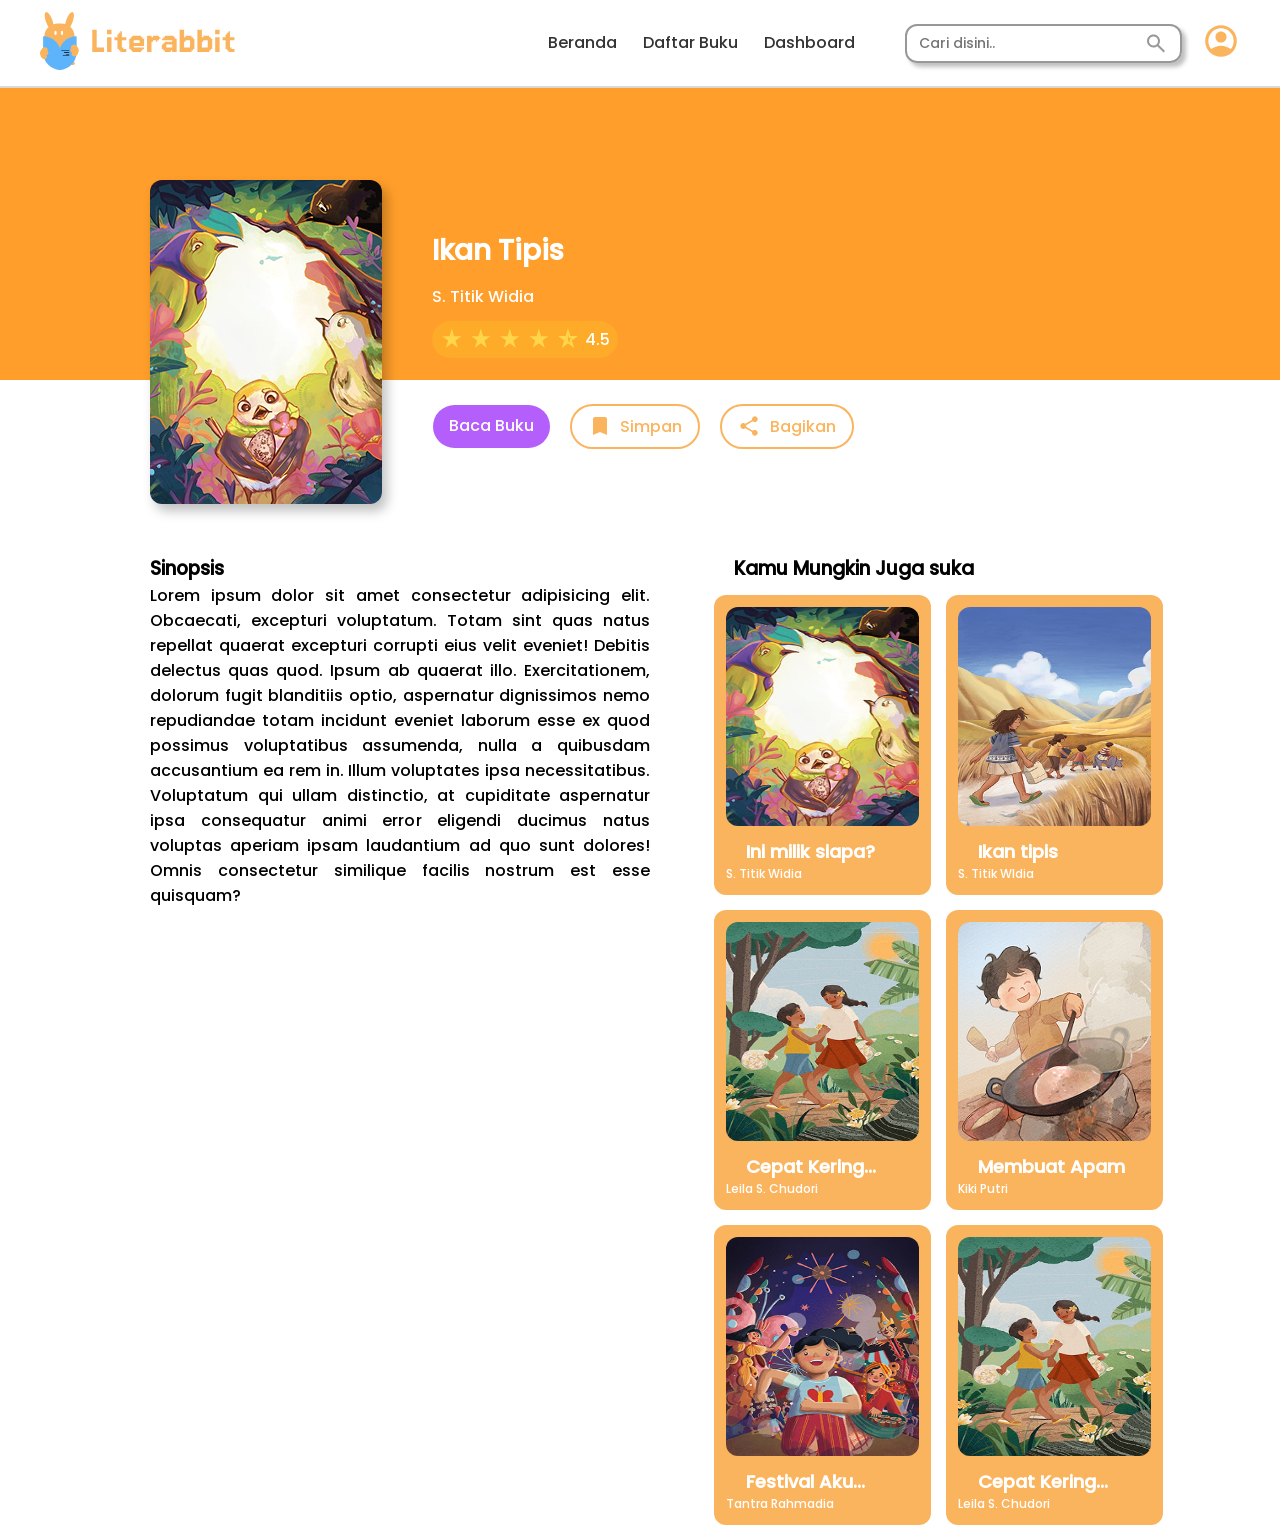
==== baca_buku.html @ 674b045b "menambahkan baca buku" ====
<!DOCTYPE html>
<html lang="en">
<head>
    <meta charset="UTF-8">
    <meta name="viewport" content="width=device-width, initial-scale=1.0">
    <title>Literrabit | Baca Buku</title>
    <link rel="stylesheet" href="./style.css">
</head>
<body>
    <div class="container-body">
        <nav class="navbar-2">
            <div class="logo-nav">
                <img src="./src/Logo.svg" alt="">
            </div>

            <div class="navbar-container">
                <div class="items-nav">
                    <a href="#">Beranda</a>
                    <a href="#">Daftar Buku</a>
                    <a href="#">Dashboard</a>
                </div>
                <div class="container-2">
                    <div class="searchbar">
                        <input type="text" placeholder="Cari disini..">
                        <img src="./src/search.svg" alt="">
                    </div>
                    <div class="accounts">
                        <img src="./src/account_circle.svg" alt="">
                    </div>
                </div>
            </div>
        </nav>
            

        <div class="content-buku">
            <div class="background"></div>

            <div class="container-buku">
                <img src="./src/image13.png" alt="" class="img-content-buku">
                <div class="info">
                    <h3>Ikan Tipis</h3>
                    <h4>S. Titik Widia</h4>
                    <div class="rating">
                        <p>4.5</p>
                        <!-- <img src="./src/star.svg" alt="" class="rating-star"> -->
                    </div>
                </div>
                <div class="share-save-read">
                    <div class="read">
                        <a href="#">Baca Buku</a>
                    </div>
                    <div class="save">
                        <img src="./src/bookmark.svg" alt="">
                        <a href="#">Simpan</a>
                    </div>
                    <div class="share">
                        <img src="./src/share.svg" alt="">
                        <a href="#">Bagikan</a>
                    </div>
                </div>
            </div>
            <div class="main-content-buku">
                <div class="sinopsis">
                    <h3>Sinopsis</h3>
                    <p>Lorem ipsum dolor sit amet consectetur adipisicing elit. Obcaecati, excepturi voluptatum. Totam sint quas natus repellat quaerat excepturi corrupti eius velit eveniet! Debitis delectus quas quod. Ipsum ab quaerat illo.
                    Exercitationem, dolorum fugit blanditiis optio, aspernatur dignissimos nemo repudiandae totam incidunt eveniet laborum esse ex quod possimus voluptatibus assumenda, nulla a quibusdam accusantium ea rem in. Illum voluptates ipsa necessitatibus.
                    Voluptatum qui ullam distinctio, at cupiditate aspernatur ipsa consequatur animi error eligendi ducimus natus voluptas aperiam ipsam laudantium ad quo sunt dolores! Omnis consectetur similique facilis nostrum est esse quisquam?</p>
                </div>

                <div class="rekomendasi">
                    <h3>Kamu Mungkin Juga suka</h3>
                    <div class="list-buku" id="booklist">
                        <div class="reqbooks" id="recommendedBooks">
                            <div class="card-list">
                                <img src="./src/image13.png" alt="">
                                <div class="keterangan">
                                    <h3>Ini milik siapa?</h3>
                                    <h4>S. Titik Widia</h4>
                                </div>
                            </div>
                        </div>
                    </div>
                </div>
            </div>
        </div>
    </div>

    <script src="./script2.js"></script>
</body>
</html>
---- style.css ----
/* settings style */
*{
    margin: 0;
    padding: 0;
    box-sizing: border-box;
}

:root{
    --white:#FFFFFF;
    --warna-utama:#FBB45E;
    --secondary:#5EB4FB;
    --button:#B45EFB;
    --font:'Poppins', sans-serif;
}

@font-face {
    font-family: 'Poppins';
    src:url('./src/font/Poppins-Medium.ttf') format('truetype');

    font-style: normal;
}



/* navbar styling start */
.navbar{
    background-color: var(--white);
    padding: 10px 20px;
    font-family: var(--font);
    box-shadow: 2px 4px rgba(0, 0, 0, 0.1);
}

.container-nav ul{
    list-style: none;
    display: flex;
    gap: 24px;
}

.container-nav ul li{
    display: inline-block;
}

.container-nav ul li a{
    text-decoration: none;
    color: var(--warna-utama);
    font-size: 16px;
    transition: color 0.3s ease;
    padding: 10px;
}

.container-nav ul li a:hover{
    color: var(--white);
    background-color: #FBB45E;
    padding: 10px;
    border-radius: 24px;
}

.container-nav{
    padding: 0 30px;
    display: flex;
    flex-direction: row;
    justify-content: space-between;
    align-items: center;
    margin: 0 auto;
}

.container-nav img{
    height: 59px;
}
/* styling nav end */

/* styling content */
.content{
    font-family: var(--font);
    margin: auto;
    padding: 100px;
}
.img-content{
    width: 400px;
    height: 400px;
}

.c-1{
    width: 200px;
    height: 200px;
    background-color: var(--warna-utama);
    border-radius: 100%;
    position: absolute;
    z-index: -99;
    top: 300px;
    left: 500px;
    background: rgba(251, 180, 94, 0.75);
}

.c-2{
    width: 200px;
    height: 200px;
    background-color: rgba(252, 199, 134, 0.25);
    border-radius: 100%;
    position: absolute;
    z-index: -99;
    top: 300px;
    left: 300px;
}



.content{
    display: flex;
    flex-direction: row;
    justify-content: center;
    align-items: center;
    max-width: 1176px;
    gap: 80px;
}

.btn-landing{
    display: flex;
    flex-direction: column;
    width: 100%px;
    gap: 20px;
}

.btn-mulai button{
    font-size: 16px;
    width: 100%;
    background-color: var(--warna-utama);
    height: 70px;
    padding: 10px;
    display: flex;
    justify-content: center;
    align-items: center;
    gap: 10px;
    color: var(--white);
    align-self: stretch;
    border: none;
    outline: none;
    border-radius: 12px;
    box-shadow: 0px 6px 0px 0px #D39851;
    transition: color 0.4s ease;
    font-weight: 700;
}

.btn-mulai button:hover{
    background-color: #f4a648;
}


.content-item h1{
    text-align: center;
    padding-bottom: 20px;
}

.btn-regist a{
    text-decoration: none;
}
.btn-regist button{
    font-size: 16px;
    width: 100%;
    background-color: var(--white);
    height: 70px;
    padding: 10px;
    display: flex;
    justify-content: center;
    align-items: center;
    gap: 10px;
    color: var(--secondary);
    align-self: stretch;
    border-radius: 12px;
    border: 2px solid #C7C6C6;
    background: #FFF;
    box-shadow: 0px 6px 0px 0px rgba(0, 0, 0, 0.25);
    font-weight: 700;
}

.btn-regist button:hover{
    background-color: #e7e5e5;
}
/* conten landing page end styling */
.container{
    width: 100%;
    background-color: var(--white);
    font-family: var(--font);
}
.close-login{
    margin: 20px;
    margin-top: 10px;
}


.container-login{
    display: flex;
    flex-direction: column;
    align-items: center;
    justify-content: center;
    gap: 20px;
    margin: auto;
}

.input-box{
    background-color: #f7f7f7;
    width: 90%;
    max-width: 500px;
    border-radius: 12px;
    padding: 10px 20px;
    display: flex;
    align-items: center;
    border: 3px solid #E9E9E9;;
}



.input-box input{
    border: none;
    color: #333;
    font-family: var(--font);
    width: 100%;
    background-color: #f7f7f7;
    font-size: 16px;
    outline: none;
}

.input-box img{
    width: 24px;
    cursor: pointer;
}

.primary-btn{
    width: 100%;
    max-width: 500px;
    background-color: var(--warna-utama);
    padding: 10px 20px;
    border-radius: 12px;
    display: flex;
    justify-content: center;
    align-items: center;
    box-shadow: 0px 6px 0px 0px #D39851;
    height: 58px;
    cursor: pointer;
    transition: color 0.5s ease;
}

.primary-btn a{
    color: var(--white);
    font-size: 16px;
    font-weight: 400;
    text-decoration: none;
    width: 100%;
    display: flex;
    justify-content: center;
    align-items: center;
}

.secondary-btn a{
    color: var(--secondary);
    font-size: 16px;
    font-weight: 400;
    text-decoration: none;
    width: 100%;
    display: flex;
    justify-content: center;
    align-items: center;
}

.primary-btn:hover, .primary-btn a:hover{
    background-color: #D39851;
}

.secondary-btn:hover, .secondary-btn a:hover{
    background-color: #e7e5e5;
}

.secondary-btn{
    width: 100%;
    max-width: 500px;
    display: flex;
    justify-content: center;
    align-items: center;
    padding: 10px 20px;
    border-radius: 12px;
    background-color: var(--white);
    border: 2px solid #C7C6C6;
    box-shadow: 0px 6px 0px 0px rgba(0, 0, 0, 0.25);
    height: 58px;
    cursor: pointer;
}

.primary-btn button{
    background-color: var(--warna-utama);
    color: var(--white);
    font-size: 16px;
    font-family: var(--font);
    cursor: pointer;
    width: 100%;
    height: 100%;
}

.secondary-btn button{
    background-color: var(--white);
    color: var(--secondary);
    font-size: 16px;
    font-family: var(--font);
    cursor: pointer;
    width: 100%;
    height: 100%;
}


.primary-btn button, .secondary-btn button{
    border: none ;
}

.pemisah{
    display: flex;
    align-items: center;
    gap: 12px;
    width: 100%;
    justify-content: center;
    max-width: 500px;
}

.pemisah h2{
    color: #9B9696;
}

.line{
    flex: 1;
    height: 3px;
    border-radius: 12px;
    background-color: #C7C6C6;
}


.navbar-2{
    display: flex;
    flex-direction: row;
    justify-content: space-between;
    align-items: center;
    padding: 12px 40px;
    border-bottom: 2px solid #D9D9D9;
    position: fixed;
    top: 0;
    left: 0;
    width: 100%;
    background-color: var(--white);
    z-index: 1000;
}

.navbar-container{
    display: flex;
    flex-direction: row;
    align-items: center;
    gap: 50px;
}

.items-nav{
    display: flex;
    align-items: center;
    flex-direction: row;
    gap: 26px;
}

.items-nav a{
    text-decoration: none;
    font-family: var(--font);
    font-size: 16px;
    color: #333;
    position: relative;
    padding-bottom: 2px;
    transition: color 0.3s ease;
}

.items-nav a:hover{
    color: var(--warna-utama);
}

.items-nav a::after{
    content: '';
    position: absolute;
    bottom: 0;
    left: 0;
    width: 0;
    height: 2px;
    background-color: var(--warna-utama);
    transition: width 0.3s ease;
}

.items-nav a:hover::after{
    width: 100%;
}


.searchbar{
    display: flex;
    flex-direction: row;
    border: 2px solid #999898;
    padding: 0 12px;
    border-radius: 12px;
    box-shadow: 4px 4px 4px 0px rgba(0, 0, 0, 0.25);
    width: 277px;
    height: 39px;
    align-items: center;
    justify-content: center;
    gap: 12px;
}

.searchbar input{
    font-family: var(--font);
    width: 100%;
    height: 100%;
    border: none;
    outline: none;
    font-size: 14px;
}



.container-2{
    display: flex;
    flex-direction: row;
    align-items: center;
    gap: 20px;
}

.daftar-buku{
    font-family: var(--font);
    padding-top: 20px;
    padding-left: 40px;
    font-size: 36px;
    margin-top: 80px;
}

.list-buku{
    display: flex;
    flex-direction: column;
    gap: 12px;
}

.last-read{
    display: flex;
    justify-content: center;
    align-items: center;
    padding:  0 20px;
}

.container-body{
    height: 950px;
}

.card-list{
    display: flex;
    flex-direction: column;
    width: 217px;
    align-items: flex-start;
    font-family: var(--font);
    padding: 12px;
    gap: 12px;
    background-color: var(--warna-utama);
    border-radius: 12px;
}

.card-list img{
    width: 100%;
    height: 219px;
    align-self: stretch;
    border-radius: 12px;
}

.keterangan h3{
    color: #FFF;
    text-align: center;
    font-family: var(--font);
    font-size: 18px;
    font-style: normal;
    font-weight: 700;
    line-height: normal;
    text-align: start;
}

.keterangan h4{
    color: #FFF;
    font-family: var(--font     );
    font-size: 12px;
    font-style: normal;
    font-weight: 400;
    line-height: normal;
}

.last-read{
    display: flex;
    flex-direction: row;
    align-items: center;
    justify-content: flex-start;
    gap: 15px;
    flex-wrap: wrap;
}

.end-read{
    display: flex;
    flex-direction: row;
    align-items: center;
    gap: 15px;
    justify-content: start;
    padding: 0 20px;
}

.container-judul{
    display: flex;
    flex-direction: row;
    width: 100%;
    justify-content: space-between;
    padding: 0 20px;
    font-family: var(--font);
    color: var(--warna-utama);
    padding-top: 20px;
}

.container-judul h2{
    font-weight: 200;
    font-size: 20px;
}

.background{
    width: 100%;
    height: 380px;
    background-color: #FF9E2A;
}

.container-buku{
    display: flex;
    flex-direction: row;
    gap: 50px;
}

.info{
    font-family: var(--font);
    margin-top: -150px;
    color: var(--white);
    display: flex;
    flex-direction: column;
    gap: 12px;
}

.info h3{
    font-size: 28px;
}

.info h4{
    font-weight: 200;
}

.content-buku .img-content-buku{
    margin-top: -200px;
    margin-left: 150px;
    border-radius: 12px;
    box-shadow: 5px 7px 12px 0px rgba(0, 0, 0, 0.25);
}

.rating{
    display: flex;
    flex-direction: row;
    gap: 5px;
    background-color:  rgba(255, 205, 43, 0.25);
    padding: 6px 8px;
    border-radius: 100px;
}

.share-save-read{
    display: flex;
    flex-direction: row;
    gap: 20px;
    margin-top: 20px;
    margin-left: -235px;
    align-items: center;
    justify-content: center;
    height: 52px;
}

.share-save-read a{
    text-decoration: none;
    font-family: var(--font);
    font-size: 16px;
    color: var(--warna-utama);
    width: 100%;
    height: 100%;
}

.read{
    padding: 8px 16px;
    background-color: var(--button);
    border-radius: 100px;
    display: flex;
    align-items: center;
    height: 43px;
}

.read a{
    color: var(--white);
}

.rating-star{
    width: 24px;
    height: 24px;
}

.save, .share{
    display: flex;
    gap: 8px;
    align-items: center;
    padding: 8px 16px;
    border: 2px solid var(--warna-utama);
    border-radius: 100px;
}

.save img, .share img{
    width: 24px;
    height: 24px;
}

.main-content-buku{
    display: inline-flex;
    flex-direction: row;
    font-family: var(--font);
    justify-content: flex-start;
    width: 100%;
    margin-top: 50px;
    gap: 64px;
    height: 700px;
}

.sinopsis{
    display: flex;
    flex-direction: column;
    max-width: 500px;
    align-items: flex-start;
    margin-left: 150px;
}

.sinopsis p{
    text-align: justify;
}

.rekomendasi{
    display: flex;
    flex-direction: column;
    justify-content: flex-start;
    gap: 12px;
}

.rekomendasi h3{
    padding: 0 20px;
}

.reqbooks{
    display: flex;
    flex-direction: row;
    gap: 15px;
    width: 100%;
    flex-wrap: wrap;
}
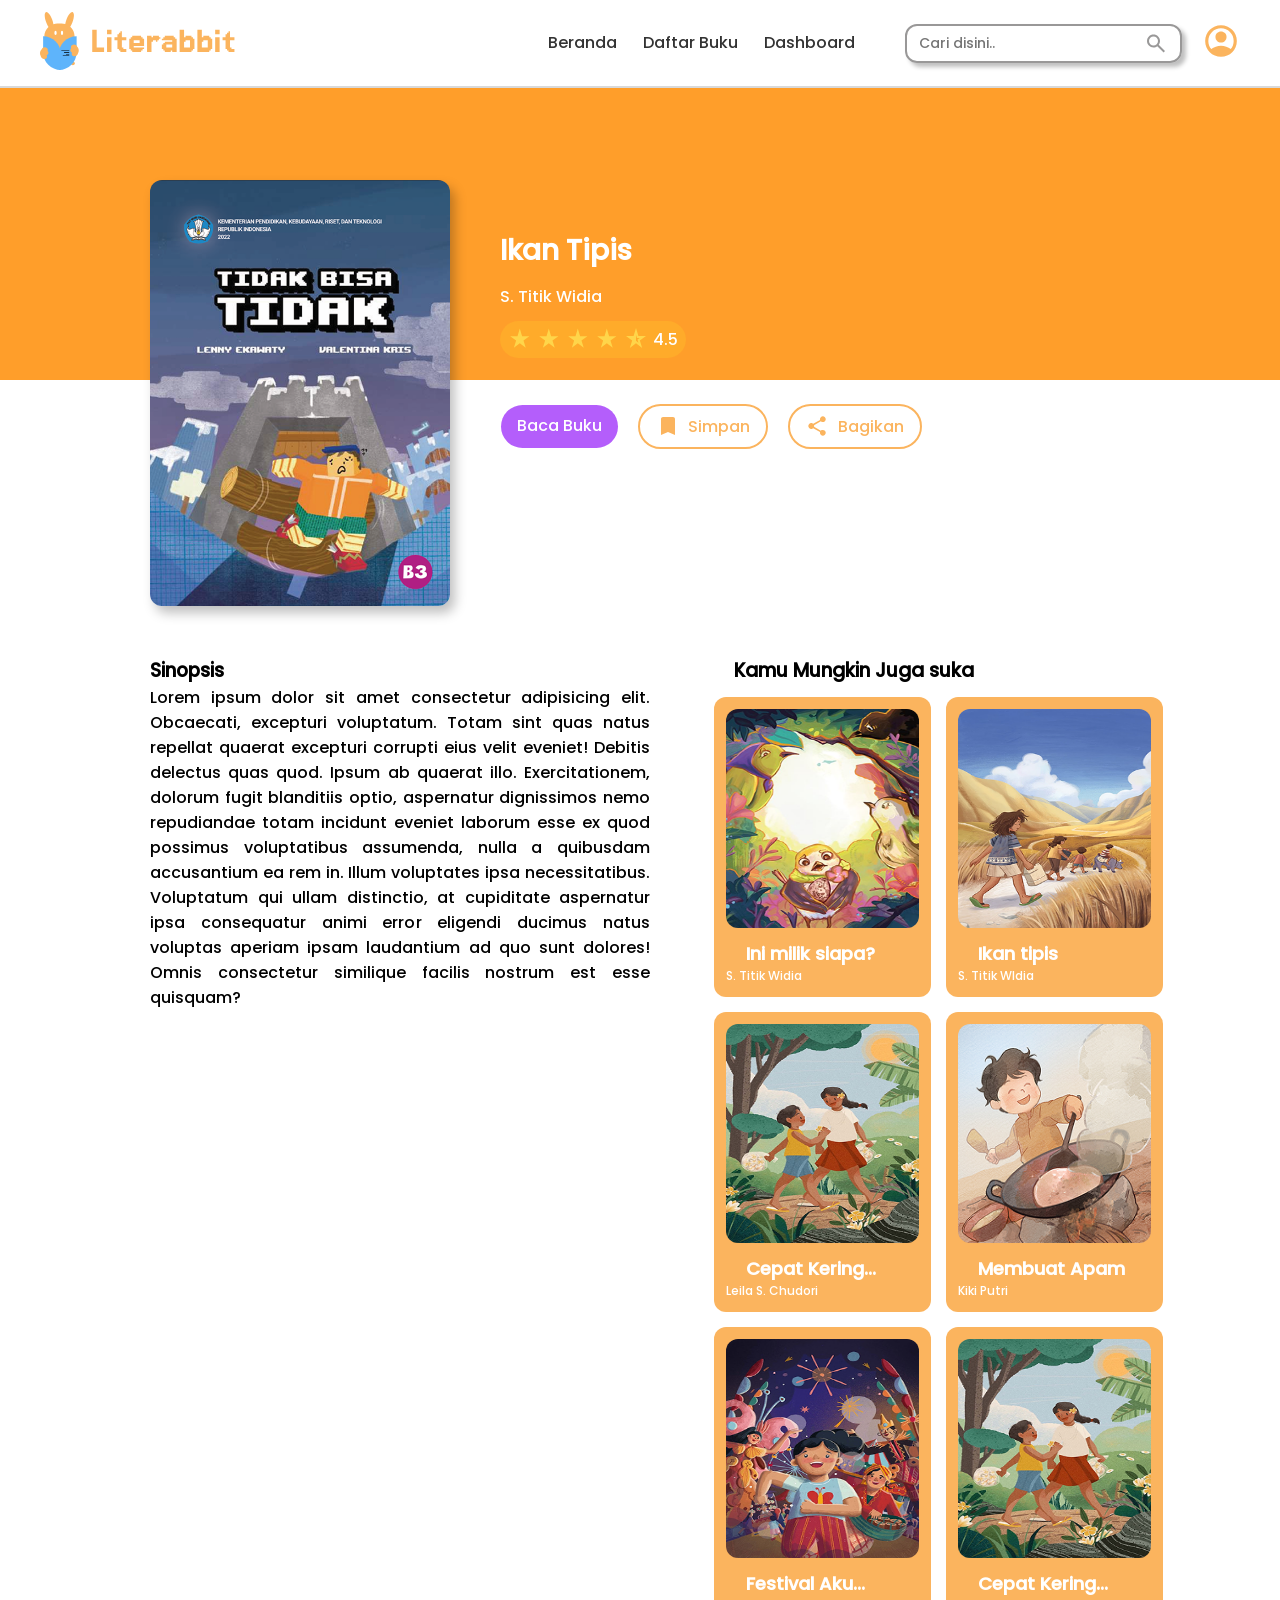
==== commit c514fc9e: "menyambungkan antar page" ====
--- a/baca_buku.html
+++ b/baca_buku.html
@@ -15,8 +15,8 @@
 
             <div class="navbar-container">
                 <div class="items-nav">
-                    <a href="#">Beranda</a>
-                    <a href="#">Daftar Buku</a>
+                    <a href="./beranda.html">Beranda</a>
+                    <a href="./daftar_buku.html">Daftar Buku</a>
                     <a href="#">Dashboard</a>
                 </div>
                 <div class="container-2">
@@ -36,7 +36,7 @@
             <div class="background"></div>
 
             <div class="container-buku">
-                <img src="./src/image13.png" alt="" class="img-content-buku">
+                <img src="./src/image23.png" alt="" class="img-content-buku">
                 <div class="info">
                     <h3>Ikan Tipis</h3>
                     <h4>S. Titik Widia</h4>
@@ -47,7 +47,7 @@
                 </div>
                 <div class="share-save-read">
                     <div class="read">
-                        <a href="#">Baca Buku</a>
+                        <a href="./buku.html">Baca Buku</a>
                     </div>
                     <div class="save">
                         <img src="./src/bookmark.svg" alt="">
--- a/style.css
+++ b/style.css
@@ -238,6 +238,11 @@
     height: 58px;
     cursor: pointer;
     transition: color 0.5s ease;
+    border: none;
+    outline: none;
+    font-family: var(--font);
+    font-size: 16px;
+    color: var(--white);
 }
 
 .primary-btn a{
@@ -262,8 +267,8 @@
     align-items: center;
 }
 
-.primary-btn:hover, .primary-btn a:hover{
-    background-color: #D39851;
+.primary-btn:hover{
+    background-color: #e4a352;
 }
 
 .secondary-btn:hover, .secondary-btn a:hover{
@@ -330,6 +335,68 @@
     background-color: #C7C6C6;
 }
 
+/* ini quiz ya */
+/* Reset and Global Styles */
+.container-kuis{
+    display: flex;
+    flex-direction: row;
+    justify-content: center;
+    background-color: #F8F1EA;
+    max-width: 900px;
+    padding: 30px 40px;
+    border-radius: 12px;
+    font-family: sans-serif;
+    gap: 16px;
+}
+
+.bermain-bersama-kuis{
+    color: darkgreen;
+    font-family: 'Poppins';
+    width: 100%;
+    text-align: center;
+}
+
+.kelinci{
+    width: 100%;
+}
+
+.kelinci img{
+    width: 100%;
+}
+
+.content-kuis{
+    display: flex;
+    flex-direction: column;
+    justify-content: center;
+    align-items: center;
+    text-align: center;
+    gap: 50px;
+    /* width: 100%; */
+}
+
+.content-kuis p{
+    width: 100%;
+    color: #FBB45E;
+    text-align: center;
+    font-family: Poppins;
+    font-size: 20px;
+    font-style: normal;
+    font-weight: 500;
+    line-height: normal;
+}
+
+.quis-btn{
+    width: 200px;
+    height: 36px;
+    border-radius: 12px;
+    border: none;
+    background-color: #FBB45E;
+    color: #fff;
+    box-shadow: 0px 4px 0px #D39851;
+    cursor: pointer;
+}
+
+/* navbar */
 
 .navbar-2{
     display: flex;
@@ -437,10 +504,11 @@
 }
 
 .last-read{
-    display: flex;
-    justify-content: center;
-    align-items: center;
-    padding:  0 20px;
+    scroll-snap-align: start;
+    display: flex;
+    justify-content: center;
+    align-items: center;
+    padding:  0 12px;
 }
 
 .container-body{
@@ -554,6 +622,7 @@
     margin-left: 150px;
     border-radius: 12px;
     box-shadow: 5px 7px 12px 0px rgba(0, 0, 0, 0.25);
+    width: 300px;
 }
 
 .rating{
@@ -658,3 +727,699 @@
     width: 100%;
     flex-wrap: wrap;
 }
+
+.book-container {
+    display: flex;
+    align-items: center;
+    background: white;
+    padding: 20px;
+    border-radius: 10px;
+    box-shadow: 0 4px 8px rgba(0, 0, 0, 0.2);
+    width: 800px;
+    height: 600px;
+    text-align: center;
+    position: relative;
+}
+
+
+
+/* Gaya tombol cancel (✖) */
+.cancel {
+    position: absolute;
+    top: 10px;
+    right: 10px;
+    background-color: red;
+    color: white;
+    border-radius: 50%;
+    width: 30px;
+    height: 30px;
+    display: flex;
+    align-items: center;
+    justify-content: center;
+    font-size: 18px;
+    cursor: pointer;
+}
+
+.cancel:hover {
+    background-color: darkred;
+}
+
+.page {
+    flex: 1;
+    display: flex;
+    align-items: center;
+    justify-content: center;
+}
+
+.page img {
+    max-width: 100%;
+    max-height: 100%;
+    object-fit: contain;
+}
+
+/* Tombol Selesai */
+.finish {
+    display: none; /* Awalnya disembunyikan */
+    position: absolute;
+    bottom: 10px;
+    left: 50%;
+    transform: translateX(-50%);
+    background-color: var(--button);
+    color: white;
+    padding: 10px 20px;
+    border-radius: 5px;
+    font-size: 18px;
+    cursor: pointer;
+}
+
+.finish:hover {
+    background-color: #a43ef8;
+}
+
+/* =========================== */
+/* BERANDA - TRENDING BOOKS */
+/* =========================== */
+.trending {
+    display: flex;
+    gap: 20px;
+    /* overflow-x: auto; */
+    padding: 20px 0;
+}
+
+.trending .book-card {
+    flex: 0 0 250px;
+    background: linear-gradient(to bottom, #fbd3e9, #bb377d);
+    padding: 15px;
+    border-radius: 12px;
+    color: white;
+    text-align: center;
+}
+
+.trending .book-card .btn-baca { /* Button khusus Trending */
+    background: var(--warna-utama);
+    color: white;
+    border: none;
+    padding: 8px 15px;
+    border-radius: 8px;
+    cursor: pointer;
+    font-size: 14px;
+}
+
+.trending .book-card .btn-baca:hover {
+    background: var(--warna-hover);
+}
+
+/* =========================== */
+/* BERANDA - GENRE SECTION */
+/* =========================== */
+.genre {
+    margin-top: 40px;
+}
+
+.genre h2 {
+    display: flex;
+    justify-content: space-between;
+    align-items: center;
+    font-size: 22px;
+}
+
+.genre-list {
+    display: flex;
+    gap: 15px;
+    /* overflow-x: auto; */
+    padding: 10px 0;
+}
+
+.genre-card {
+    flex: 0 0 180px;
+    padding: 15px;
+    border-radius: 12px;
+    text-align: center;
+    background: linear-gradient(to bottom, #80d0c7, #13547a);
+    color: white;
+}
+
+.genre-card:hover {
+    transform: scale(1.05);
+    transition: 0.3s ease;
+}
+
+/* =========================== */
+/* BERANDA - POPULAR BOOKS */
+/* =========================== */
+.popular {
+    margin-top: 40px;
+}
+
+.popular h2 {
+    display: flex;
+    justify-content: space-between;
+    align-items: center;
+    font-size: 22px;
+}
+
+.book-list {
+    display: flex;
+    gap: 15px;
+    /* overflow-x: auto; */
+    padding: 10px 0;
+}
+
+.popular .book-card { /* Hanya berlaku untuk bagian Popular */
+    flex: 0 0 150px;
+    padding: 15px;
+    border-radius: 12px;
+    text-align: center;
+    background: #ffcc80;
+    color: black;
+    cursor: pointer;
+}
+
+.popular .book-card:hover {
+    transform: scale(1.05);
+    transition: 0.3s ease;
+}
+
+/* =========================== */
+/* FOOTER */
+/* =========================== */
+footer {
+    background: var(--warna-utama);
+    padding: 20px;
+    margin-top: 30px;
+    display: flex;
+    flex-direction: column;
+    align-items: center;
+}
+
+footer p{
+    text-align: center;
+    color: var(--white);
+    margin-left: 5px;
+    margin-top: 10px;
+    font-size: 20px;
+}
+
+/* Styling untuk gambar buku */
+.book-card {
+    position: relative;
+    background: white; /* Warna latar belakang kartu */
+    border-radius: 12px;
+    padding: 15px;
+    text-align: center;
+    /* overflow: hidden; */
+    box-shadow: 0px 4px 8px rgba(0, 0, 0, 0.1);
+}
+
+.book-card img.book-cover {
+    width: 100%;
+    height: 200px; /* Sesuaikan tinggi gambar */
+    object-fit: cover; /* Agar gambar tidak terdistorsi */
+    border-radius: 8px;
+    margin-bottom: 10px;
+}
+
+.trending .book-card h3,
+.popular .book-card h3 {
+    font-size: 16px;
+    margin: 5px 0;
+}
+
+.trending .book-card .btn-baca {
+    margin-top: 10px;
+}
+
+/* Sesuaikan ukuran kartu di bagian "Popular" */
+.popular .book-card {
+    flex: 0 0 150px;
+    padding: 10px;
+}
+
+.beranda{
+    font-family: var(--font);
+    font-size: 28px;
+    margin-top: 100px;
+    margin-left: 70px;
+}
+
+/* Card container */
+.carousel-wrapper{
+    width: 100%;
+    /* max-width: 1200px; */
+    position: relative;
+    margin: 0 20px;
+    margin-top: 12px;
+    
+}
+
+.card-container {
+    display: flex;
+    overflow-x: auto;
+    scroll-snap-type: x mandatory;
+    scroll-behavior: smooth;
+    -webkit-overflow-scrolling: touch; /* Untuk smooth scroll di iOS */
+    gap: 12px;
+    /* padding: 20px 0; */
+    scrollbar-width: none; /* Sembunyikan scrollbar di Firefox */
+}
+.card {
+    scroll-snap-align: start;
+    min-width: 700px;
+    background: linear-gradient(to right, #f59f5d, #c5c5c5);
+    border-radius: 8px;
+    box-shadow: 0 4px 8px rgba(0, 0, 0, 0.1);
+    overflow: hidden;
+    /* padding: 10px; */
+    display: flex;
+    align-items: stretch;
+    font-family: Arial, sans-serif;
+}
+
+/* Layout dua kolom */
+.card-row {
+    display: flex;
+    gap: 15px;
+    width: 100%;
+}
+
+/* Gambar */
+.card-img {
+    flex: 0 0 200px;
+    max-width: 200px;
+}
+
+.card-img img {
+    width: 100%;
+    height: 100%;
+    border-top-right-radius: 8px;
+    border-bottom-right-radius: 8px;
+    object-fit: cover;
+    display: block;
+}
+
+/* Bagian teks */
+.card-body {
+    flex: 1;
+    padding: 10px;
+    margin: 10px 0 10px 10px;
+}
+.btn-baca{
+    margin-top: 40px;
+    background: var(--button);
+    color: white;
+    border: none;
+    padding: 8px 15px;
+    border-radius: 15px;
+    cursor: pointer;
+    font-size: 20px;
+    font-weight: bold;
+    font-family: var(--font);
+}
+.btn-baca:hover{
+    background: #8537c5;
+}
+.card-title {
+    font-weight: normal;
+    font-size: 15px;
+    margin-bottom: 50px;
+    color: var(--white);
+    font-family: var(--font);
+}
+
+.card-text {
+    font-weight: bold;
+    margin-top: 28px;
+    font-size: 25px;
+    color: #ffffff;
+    font-family: var(--font);
+}
+
+.small-text {
+    font-family: var(--font);
+    font-weight: lighter;
+    font-size: 15px;
+    color: rgb(255, 255, 255);
+}
+
+
+/* Styling Card */
+.genre-section{
+    display: flex;
+}
+
+.card-genre {
+    display: flex;
+    position: relative;
+    width: 250px; /* Sesuaikan dengan kebutuhan */
+    border-radius: 10px;
+    /* overflow: hidden; */
+    box-shadow: 0px 4px 10px rgba(0, 0, 0, 0.2);
+    margin: 0 20px;
+
+}
+
+/* Styling Gambar */
+.card-img-genre {
+    width: 100%;
+    display: block;
+}
+
+/* Overlay Teks */
+.card-overlay {
+    position: absolute;
+    top: 0;
+    left: 0;
+    width: 100%;
+    height: 100%;
+    background: linear-gradient(to top, #b45efb, #ffffff00); /* Efek transparan */
+    color: white;
+    padding: 20px;
+    display: flex;
+    flex-direction: column;
+    justify-content: flex-end;
+    align-items: center;
+}
+.overlay1{
+    background: linear-gradient(to top, var(--warna-utama), #ffffff00);
+}
+.overlay2{
+    background: linear-gradient(to top, #5EB4FB, #ffffff00);    
+}
+.overlay3{
+    background: linear-gradient(to top, #5EFBB4, #ffffff00);
+}
+
+/* Styling Teks */
+.card-title-genre {
+    font-family: var(--font);
+    font-size: 30px;
+    font-weight: bold;
+    margin-bottom: 5px;
+}
+
+.card-text-genre {
+    font-family: var(--font);
+    font-size: 15px;
+    margin-bottom: 5px;
+}
+
+.subtit{
+    display: flex;
+    justify-content: space-between;
+    font-family: var(--font);
+    font-weight: lighter;
+    color: var(--warna-utama);
+    margin: 20px 40px 10px 40px;
+}
+
+.subtit a{
+    text-decoration: underline;
+    color: var(--warna-utama);
+    transition: color 0.3s ease;
+}
+
+.subtit a:hover{
+    color: #333;
+}
+
+.popular-section{
+    display: flex;
+    overflow-x: auto;
+    scroll-snap-type: x mandatory;
+    scroll-behavior: smooth;
+    -webkit-overflow-scrolling: touch; /* Untuk smooth scroll di iOS */
+    gap: 12px;
+    /* padding: 20px 0; */
+    scrollbar-width: none; /* Sembunyikan scrollbar di Firefox */
+}
+.popular-card{
+    display: flex;
+    scroll-snap-align: start;
+    min-width: 700px;
+    
+}
+
+
+/* kuiss disini yaa buat pertanyaanyaaa */
+/* pertanyaan kuis */
+.quiz-container {
+    background-color: var(--white);
+    border-radius: 15px;
+    box-shadow: 0 10px 25px rgba(0, 0, 0, 0.1);
+    width: 90%;
+    max-width: 500px;
+    overflow: hidden;
+    position: relative;
+    font-family: var(--font);
+}
+
+.quiz-header {
+    padding: 15px 20px;
+    background-color: var(--primary-color);
+    color: var(--warna-utama);
+    display: flex;
+    justify-content: space-between;
+    align-items: center;
+}
+
+.header-controls {
+    display: flex;
+    align-items: center;
+    gap: 15px;
+}
+
+.close-btn {
+    background: none;
+    border: none;
+    color: #333;
+    font-size: 1.5rem;
+    cursor: pointer;
+    padding: 5px;
+    display: flex;
+    align-items: center;
+    justify-content: center;
+}
+
+.progress-container {
+    width: 100%;
+    height: 8px;
+    background-color: #d1cfcf;
+}
+
+.progress-bar {
+    height: 100%;
+    background-color: #D39851;
+    width: 0%;
+    transition: width 0.3s ease;
+}
+
+.quiz-body {
+    padding: 0 20px 25px;
+}
+
+.question-image {
+    width: 100%;
+    height: 200px;
+    object-fit: cover;
+    margin-bottom: 20px;
+    border-radius: 8px;
+    background-color: #f0f0f0;
+    display: flex;
+    align-items: center;
+    justify-content: center;
+    color: #999;
+    font-size: 16px;
+    overflow: hidden;
+}
+
+.question-image img {
+    height: 100%;
+    width: 50;
+    object-fit: cover; /* Mengisi container tanpa distorsi */
+}
+
+.question {
+    font-size: 1.3rem;
+    margin-bottom: 25px;
+    font-weight: 600;
+    text-align: center;
+}
+
+.options {
+    display: grid;
+    grid-template-columns: 1fr 1fr;
+    gap: 15px;
+    margin-bottom: 25px;
+}
+
+.option {
+    background-color: var(--white);
+    border: 2px solid #e0e0e0;
+    border-radius: 10px;
+    padding: 15px 10px;
+    font-size: 1rem;
+    cursor: pointer;
+    transition: all 0.2s ease;
+    text-align: center;
+    min-height: 60px;
+    display: flex;
+    align-items: center;
+    justify-content: center;
+}
+
+.option:hover {
+    border-color: var(--secondary);
+    transform: translateY(-2px);
+    color: var(--secondary);
+}
+
+.option.correct {
+    background-color: var(--primary-color);
+    color: white;
+    border-color: var(--primary-color);
+}
+
+.option.wrong {
+    background-color: var(--red);
+    color: white;
+    border-color: var(--red);
+}
+
+.feedback {
+    text-align: center;
+    margin-bottom: 20px;
+    min-height: 24px;
+    font-weight: 500;
+    font-size: 1.1rem;
+}
+
+.correct-feedback {
+    color: green;
+}
+
+.wrong-feedback {
+    color: red;
+}
+
+.next-btn {
+    background-color: var(--warna-utama);
+    color: var(--white);
+    border: none;
+    border-radius: 50px;
+    padding: 12px 30px;
+    font-size: 1.1rem;
+    cursor: pointer;
+    display: block;
+    margin: 0 auto;
+    transition: background-color 0.3s ease;
+}
+
+.next-btn:hover {
+    background-color: #D39851;
+}
+
+.next-btn:disabled {
+    background-color: #cccccc;
+    cursor: not-allowed;
+}
+
+.score-container {
+    text-align: center;
+    font-size: 1.5rem;
+    margin-top: 20px;
+    display: none;
+    padding: 20px;
+}
+
+.restart-btn {
+    background-color: var(--secondary);
+    color: white;
+    border: none;
+    border-radius: 50px;
+    padding: 12px 30px;
+    font-size: 1.1rem;
+    cursor: pointer;
+    margin-top: 20px;
+    transition: background-color 0.3s ease;
+}
+
+.restart-btn:hover {
+    background-color: #1a8fd8;
+}
+
+.hearts {
+    display: flex;
+    gap: 5px;
+}
+
+.heart {
+    width: 25px;
+    height: 25px;
+    background-image: url('data:image/svg+xml;utf8,<svg xmlns="http://www.w3.org/2000/svg" viewBox="0 0 24 24" fill="%23FBB45E"><path d="M12 21.35l-1.45-1.32C5.4 15.36 2 12.28 2 8.5 2 5.42 4.42 3 7.5 3c1.74 0 3.41.81 4.5 2.09C13.09 3.81 14.76 3 16.5 3 19.58 3 22 5.42 22 8.5c0 3.78-3.4 6.86-8.55 11.54L12 21.35z"/></svg>');
+    background-size: contain;
+}
+
+.heart.lost {
+    opacity: 0.5;
+}
+
+.confirmation-dialog {
+    display: none;
+    position: fixed;
+    top: 0;
+    left: 0;
+    width: 100%;
+    height: 100%;
+    background-color: rgba(0, 0, 0, 0.5);
+    z-index: 100;
+    justify-content: center;
+    align-items: center;
+    font-family: var(--font);
+}
+
+.dialog-content {
+    background-color: white;
+    padding: 20px;
+    border-radius: 10px;
+    max-width: 80%;
+    text-align: center;
+}
+
+.dialog-buttons {
+    display: flex;
+    justify-content: center;
+    gap: 15px;
+    margin-top: 20px;
+}
+
+.dialog-btn {
+    padding: 8px 20px;
+    border-radius: 5px;
+    cursor: pointer;
+    border: none;
+    font-weight: 500;
+}
+
+.dialog-btn.confirms {
+    background-color: red;
+    color: white;
+}
+
+.dialog-btn.cancels {
+    background-color: #e0e0e0;
+}
+
+@media (max-width: 480px) {
+    .options {
+        grid-template-columns: 1fr;
+    }
+    
+    .question {
+        font-size: 1.1rem;
+    }
+    
+    .option {
+        font-size: 0.9rem;
+        padding: 12px 8px;
+    }
+}
